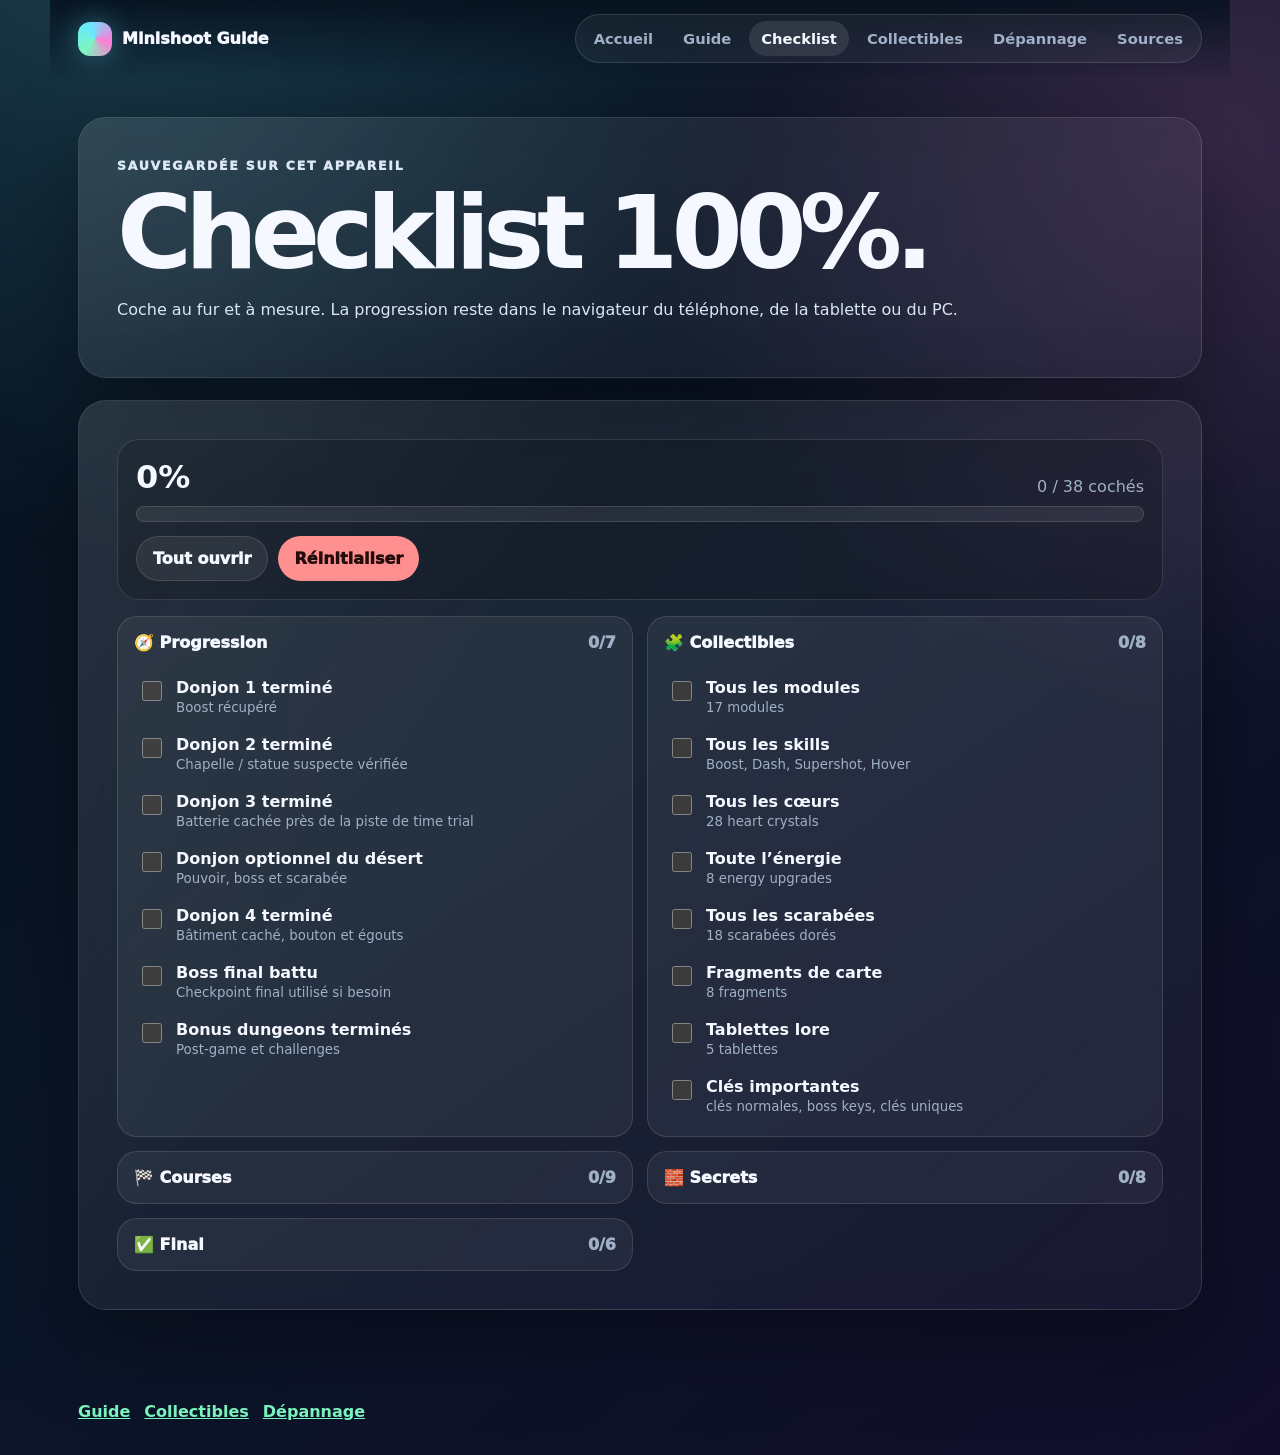
==== checklist.html @ a45169d6 "site: remplacer les liens markdown par des pages html" ====
<!doctype html>
<html lang="fr">
<head>
  <meta charset="utf-8">
  <meta name="viewport" content="width=device-width, initial-scale=1, viewport-fit=cover">
  <meta name="theme-color" content="#07121f">
  <title>Checklist 100% — Minishoot Guide FR</title>
  <link rel="stylesheet" href="assets/site.css">
</head>
<body>
  <div class="page-glow" aria-hidden="true"></div>
  <header class="site-header">
    <a class="logo" href="index.html"><span></span>Minishoot Guide</a>
    <button class="menu-button" type="button" aria-label="Menu" aria-expanded="false">☰</button>
    <nav class="site-nav">
      <a href="index.html">Accueil</a><a href="guide.html">Guide</a><a class="active" href="checklist.html">Checklist</a><a href="collectibles.html">Collectibles</a><a href="depannage.html">Dépannage</a><a href="sources.html">Sources</a>
    </nav>
  </header>
  <main>
    <section class="page-hero reveal">
      <p class="tag">Sauvegardée sur cet appareil</p>
      <h1>Checklist 100%.</h1>
      <p>Coche au fur et à mesure. La progression reste dans le navigateur du téléphone, de la tablette ou du PC.</p>
    </section>

    <section class="section reveal">
      <div class="progress-panel">
        <div><strong id="progressText">0%</strong><span id="progressCount">0 / 0 cochés</span></div>
        <div class="progress"><span id="progressBar"></span></div>
        <div class="actions"><button id="expandAll" type="button">Tout ouvrir</button><button id="resetChecklist" class="danger" type="button">Réinitialiser</button></div>
      </div>
      <div id="checklistRoot" class="checklist-grid"></div>
    </section>
  </main>
  <footer class="site-footer"><a href="guide.html">Guide</a><a href="collectibles.html">Collectibles</a><a href="depannage.html">Dépannage</a></footer>
  <script src="assets/site.js" defer></script>
</body>
</html>
---- assets/site.css ----
:root{
  color-scheme:dark;
  --bg:#07121f;--bg2:#0e2237;--panel:rgba(12,27,46,.78);--panel2:rgba(19,43,70,.9);
  --text:#f5f8ff;--muted:#9fb0c7;--line:rgba(255,255,255,.12);--blue:#67e8ff;--mint:#7cf6bf;--gold:#ffd166;--pink:#ff7bd5;--red:#ff8e8e;
  --shadow:0 28px 90px rgba(0,0,0,.38);--r:28px;--rs:18px
}
*{box-sizing:border-box}html{scroll-behavior:smooth}body{margin:0;min-height:100vh;font-family:Inter,ui-sans-serif,system-ui,-apple-system,BlinkMacSystemFont,"Segoe UI",sans-serif;background:radial-gradient(circle at 10% -10%,rgba(103,232,255,.22),transparent 35%),radial-gradient(circle at 95% 10%,rgba(255,123,213,.18),transparent 32%),linear-gradient(140deg,var(--bg),#0a1628 48%,#120e2a);color:var(--text);overflow-x:hidden}a{color:inherit}button,input{font:inherit}.page-glow{position:fixed;inset:0;pointer-events:none;background-image:linear-gradient(rgba(255,255,255,.035) 1px,transparent 1px),linear-gradient(90deg,rgba(255,255,255,.035) 1px,transparent 1px);background-size:42px 42px;mask-image:radial-gradient(circle at center,#000,transparent 82%);opacity:.7}.site-header{position:sticky;top:0;z-index:20;max-width:1180px;margin:auto;padding:14px clamp(16px,3vw,28px);display:flex;align-items:center;justify-content:space-between;gap:14px;backdrop-filter:blur(18px)}.site-header:before{content:"";position:fixed;inset:0 0 auto;height:78px;background:linear-gradient(#07121fee,#07121f00);z-index:-1}.logo{display:flex;align-items:center;gap:10px;text-decoration:none;font-weight:950}.logo span{width:34px;height:34px;border-radius:12px;background:conic-gradient(from 220deg,var(--mint),var(--blue),var(--pink),var(--mint));box-shadow:0 0 28px rgba(103,232,255,.35)}.site-nav{display:flex;gap:6px;padding:6px;border:1px solid var(--line);border-radius:999px;background:rgba(255,255,255,.055)}.site-nav a{text-decoration:none;color:var(--muted);font-weight:850;font-size:.92rem;padding:9px 12px;border-radius:999px}.site-nav a:hover,.site-nav a.active{color:var(--text);background:rgba(255,255,255,.1)}.menu-button{display:none;border:1px solid var(--line);background:rgba(255,255,255,.08);color:var(--text);border-radius:14px;width:44px;height:44px}main{max-width:1180px;margin:auto;padding:18px clamp(16px,3vw,28px) 70px}.hero-shell,.section,.page-hero{position:relative;border:1px solid var(--line);border-radius:var(--r);background:linear-gradient(145deg,rgba(255,255,255,.085),rgba(255,255,255,.035));box-shadow:var(--shadow);backdrop-filter:blur(18px);overflow:hidden}.hero-shell:after,.section:after,.page-hero:after{content:"";position:absolute;inset:0;background:linear-gradient(120deg,rgba(255,255,255,.13),transparent 34%);pointer-events:none;opacity:.32}.hero-shell{min-height:min(720px,calc(100vh - 112px));display:grid;grid-template-columns:1.05fr .78fr;align-items:center;gap:36px;padding:clamp(24px,5vw,56px)}.page-hero,.section{padding:clamp(22px,4vw,38px);margin:22px 0}.tag{margin:0 0 10px;color:var(--mint);text-transform:uppercase;letter-spacing:.14em;font-weight:950;font-size:.78rem}h1,h2,h3,p{margin-top:0}h1{font-size:clamp(2.6rem,8vw,6.5rem);line-height:.9;letter-spacing:-.07em;margin-bottom:18px}h2{font-size:clamp(1.55rem,4vw,3rem);line-height:1;letter-spacing:-.045em}h3{margin-bottom:8px}.hero-text,.page-hero p,.section p{color:#dbe7f6;line-height:1.65}.hero-text{font-size:clamp(1.05rem,2.2vw,1.34rem);max-width:690px}.hero-actions,.actions{display:flex;flex-wrap:wrap;gap:10px}.button,button{display:inline-flex;align-items:center;justify-content:center;gap:8px;border:1px solid var(--line);border-radius:999px;padding:12px 16px;text-decoration:none;background:rgba(255,255,255,.075);color:var(--text);font-weight:950;cursor:pointer;transition:.2s ease}.button:hover,button:hover,.tile:hover{transform:translateY(-3px);border-color:rgba(103,232,255,.52)}.button.primary{background:linear-gradient(135deg,var(--mint),var(--blue));color:#06121f;border:0}.button.ghost{color:var(--mint)}button.danger{color:#210909;background:var(--red);border:0}.cockpit-card{display:grid;gap:16px;justify-items:center}.scanner{position:relative;width:min(72vw,360px);aspect-ratio:1;border-radius:34px;border:1px solid rgba(103,232,255,.24);background:radial-gradient(circle,transparent 0 28%,rgba(103,232,255,.08) 29% 30%,transparent 31% 56%,rgba(103,232,255,.08) 57% 58%,transparent 59%),linear-gradient(145deg,rgba(103,232,255,.12),rgba(255,123,213,.08));box-shadow:inset 0 0 58px rgba(103,232,255,.12),0 0 80px rgba(103,232,255,.12);animation:float 4s ease-in-out infinite}.scanner:before{content:"";position:absolute;inset:10%;border-radius:50%;border:1px dashed rgba(255,255,255,.16)}.scanner i{position:absolute;width:12px;height:12px;border-radius:50%;background:var(--gold);box-shadow:0 0 20px var(--gold)}.scanner i:nth-child(1){left:24%;top:30%}.scanner i:nth-child(2){right:21%;top:52%;background:var(--pink);box-shadow:0 0 20px var(--pink)}.scanner i:nth-child(3){left:52%;bottom:18%;background:var(--mint);box-shadow:0 0 20px var(--mint)}.scanner b{position:absolute;left:50%;top:50%;translate:-50% -50%;font-size:3.2rem;color:var(--gold);filter:drop-shadow(0 0 18px rgba(255,209,102,.8))}.mission-card{width:min(100%,360px);border:1px solid var(--line);border-radius:22px;padding:18px;background:rgba(0,0,0,.22)}.mission-card span,.mission-card small{color:var(--muted)}.mission-card strong{display:block;font-size:1.35rem;margin:5px 0}.metric-strip{display:grid;grid-template-columns:repeat(6,1fr);gap:12px;margin:22px 0}.metric-strip article,.tile,.route-list article,.collection-grid article,.problem-grid article,.source-ranks article,.method-list article{border:1px solid var(--line);border-radius:var(--rs);background:rgba(255,255,255,.06)}.metric-strip article{text-align:center;padding:18px}.metric-strip strong{display:block;font-size:2.55rem;color:var(--blue);line-height:1}.metric-strip span{color:var(--muted);font-weight:800}.section-title{margin-bottom:20px}.tile-grid{display:grid;grid-template-columns:repeat(4,1fr);gap:14px}.tile{min-height:170px;padding:20px;text-decoration:none;transition:.2s ease}.tile.large{grid-column:span 2}.tile.accent{background:linear-gradient(145deg,rgba(124,246,191,.16),rgba(103,232,255,.08))}.tile span,.collection-grid article>span{font-size:2.2rem}.tile p{margin-bottom:0;color:var(--muted)}.split{display:grid;grid-template-columns:.9fr 1.1fr;gap:24px;align-items:center}.method-list,.link-stack{display:grid;gap:10px}.method-list article{display:grid;grid-template-columns:42px 1fr;gap:12px;align-items:center;padding:13px}.method-list b,.route-list b,.source-ranks b{display:grid;place-items:center;width:42px;height:42px;border-radius:14px;background:linear-gradient(135deg,var(--gold),var(--mint));color:#06121f}.route-list{display:grid;gap:14px}.route-list article{display:grid;grid-template-columns:54px 1fr;gap:16px;padding:18px}.route-list p{margin:0;color:var(--muted)}.progress-panel{border:1px solid var(--line);border-radius:22px;padding:18px;background:rgba(0,0,0,.18);margin-bottom:16px}.progress-panel>div:first-child{display:flex;justify-content:space-between;gap:12px;align-items:end;margin-bottom:10px}.progress-panel strong{font-size:2rem}.progress-panel span{color:var(--muted)}.progress{height:16px;border-radius:999px;background:rgba(255,255,255,.08);overflow:hidden;border:1px solid var(--line);margin-bottom:14px}.progress span{display:block;height:100%;width:0;background:linear-gradient(90deg,var(--mint),var(--blue),var(--pink));transition:width .25s ease}.checklist-grid{display:grid;grid-template-columns:repeat(2,1fr);gap:14px}.check-group{border:1px solid var(--line);border-radius:20px;background:rgba(255,255,255,.055);overflow:hidden}.check-group summary{display:flex;justify-content:space-between;gap:10px;padding:16px;cursor:pointer;font-weight:950}.check-group summary::-webkit-details-marker{display:none}.group-count{color:var(--muted)}.check-list{padding:0 10px 12px}.check-item{display:grid;grid-template-columns:28px 1fr;gap:10px;padding:10px;border-radius:14px}.check-item:hover{background:rgba(255,255,255,.055)}.check-item input{width:20px;height:20px;accent-color:var(--mint)}.check-item small{display:block;color:var(--muted);margin-top:3px}.check-item.done span{color:var(--muted);text-decoration:line-through}.collection-grid,.problem-grid,.source-ranks{display:grid;grid-template-columns:repeat(2,1fr);gap:14px}.collection-grid article,.problem-grid article,.source-ranks article{padding:20px}.collection-grid a,.problem-grid a,.source-ranks a,.link-stack a{color:var(--mint);font-weight:950}.filter-list{display:flex;flex-wrap:wrap;gap:10px;margin:14px 0 20px}.filter-list b{border:1px solid var(--line);border-radius:999px;padding:10px 12px;background:rgba(255,255,255,.07)}.search-box{display:grid;gap:8px}.search-box label{color:var(--muted);font-weight:950}.search-box input{width:100%;border:1px solid var(--line);border-radius:18px;padding:15px 16px;background:rgba(0,0,0,.22);color:var(--text);outline:none}.results{display:grid;gap:10px;margin-top:14px}.result{display:block;padding:14px;border:1px solid var(--line);border-radius:16px;background:rgba(255,255,255,.055);text-decoration:none}.result span{color:var(--muted)}.rank-one{grid-column:span 2;background:linear-gradient(145deg,rgba(124,246,191,.16),rgba(103,232,255,.08))!important}.site-footer{max-width:1180px;margin:auto;padding:0 clamp(16px,3vw,28px) 34px;display:flex;flex-wrap:wrap;gap:14px;color:var(--muted)}.site-footer a{color:var(--mint);font-weight:850}.reveal{opacity:0;transform:translateY(16px);transition:.55s ease}.reveal.visible{opacity:1;transform:none}@keyframes float{50%{transform:translateY(-10px) rotate(1deg)}}@media(max-width:960px){.hero-shell{grid-template-columns:1fr}.metric-strip{grid-template-columns:repeat(3,1fr)}.tile-grid{grid-template-columns:repeat(2,1fr)}.split,.collection-grid,.problem-grid,.source-ranks{grid-template-columns:1fr}.rank-one{grid-column:auto}.checklist-grid{grid-template-columns:1fr}}@media(max-width:720px){.menu-button{display:block}.site-nav{display:none;position:absolute;top:66px;left:16px;right:16px;flex-direction:column;align-items:stretch;border-radius:22px;background:rgba(8,18,33,.97);box-shadow:var(--shadow)}.site-nav.open{display:flex}.site-nav a{text-align:center}.hero-shell,.page-hero,.section{border-radius:22px}.metric-strip{grid-template-columns:repeat(2,1fr)}.tile-grid{grid-template-columns:1fr}.tile.large{grid-column:auto}.route-list article{grid-template-columns:1fr}h1{font-size:clamp(2.55rem,14vw,4.6rem)}}@media(prefers-reduced-motion:reduce){*,*:before,*:after{animation:none!important;transition:none!important;scroll-behavior:auto!important}.reveal{opacity:1;transform:none}}
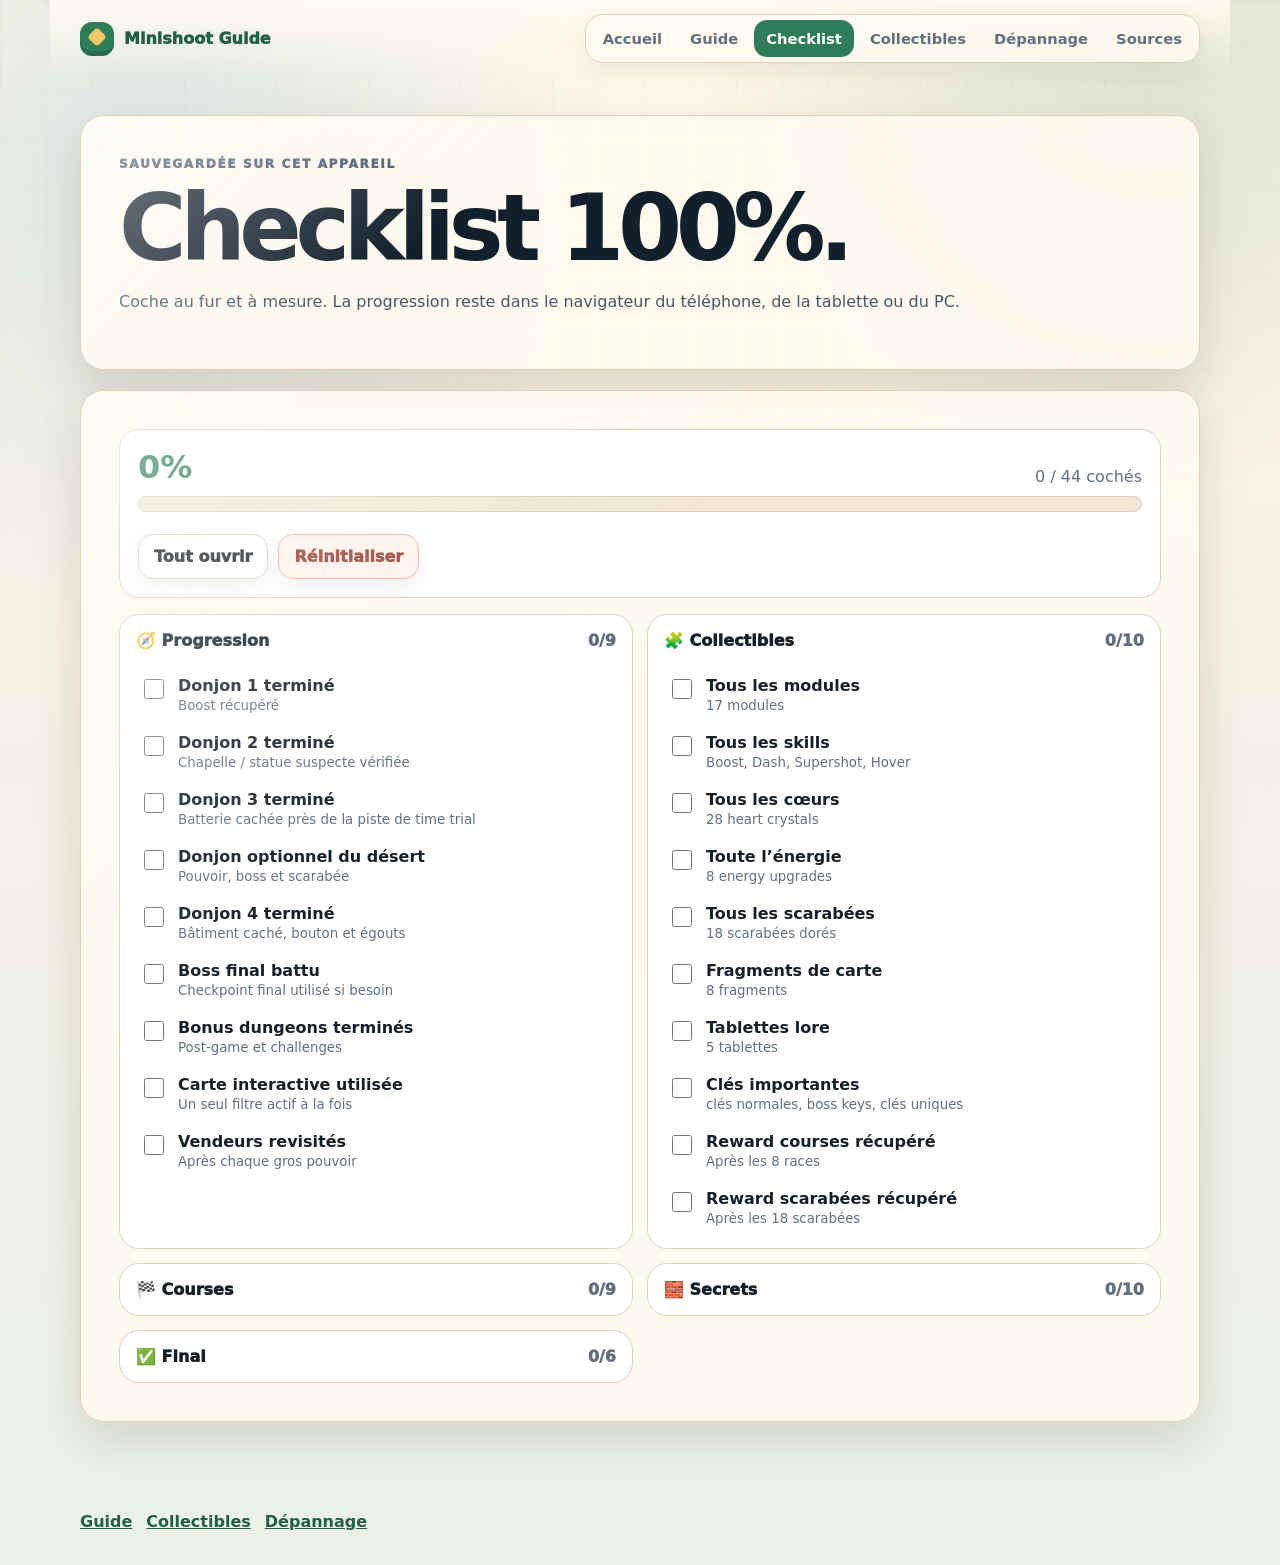
==== commit f69e8957: "Expand guide website content" ====
--- a/checklist.html
+++ b/checklist.html
@@ -6,6 +6,7 @@
   <meta name="theme-color" content="#07121f">
   <title>Checklist 100% — Minishoot Guide FR</title>
   <link rel="stylesheet" href="assets/site.css">
+  <link rel="stylesheet" href="assets/site-extra.css">
 </head>
 <body>
   <div class="page-glow" aria-hidden="true"></div>
--- a/assets/site.css
+++ b/assets/site.css
@@ -1,7 +1 @@
-:root{
-  color-scheme:dark;
-  --bg:#07121f;--bg2:#0e2237;--panel:rgba(12,27,46,.78);--panel2:rgba(19,43,70,.9);
-  --text:#f5f8ff;--muted:#9fb0c7;--line:rgba(255,255,255,.12);--blue:#67e8ff;--mint:#7cf6bf;--gold:#ffd166;--pink:#ff7bd5;--red:#ff8e8e;
-  --shadow:0 28px 90px rgba(0,0,0,.38);--r:28px;--rs:18px
-}
-*{box-sizing:border-box}html{scroll-behavior:smooth}body{margin:0;min-height:100vh;font-family:Inter,ui-sans-serif,system-ui,-apple-system,BlinkMacSystemFont,"Segoe UI",sans-serif;background:radial-gradient(circle at 10% -10%,rgba(103,232,255,.22),transparent 35%),radial-gradient(circle at 95% 10%,rgba(255,123,213,.18),transparent 32%),linear-gradient(140deg,var(--bg),#0a1628 48%,#120e2a);color:var(--text);overflow-x:hidden}a{color:inherit}button,input{font:inherit}.page-glow{position:fixed;inset:0;pointer-events:none;background-image:linear-gradient(rgba(255,255,255,.035) 1px,transparent 1px),linear-gradient(90deg,rgba(255,255,255,.035) 1px,transparent 1px);background-size:42px 42px;mask-image:radial-gradient(circle at center,#000,transparent 82%);opacity:.7}.site-header{position:sticky;top:0;z-index:20;max-width:1180px;margin:auto;padding:14px clamp(16px,3vw,28px);display:flex;align-items:center;justify-content:space-between;gap:14px;backdrop-filter:blur(18px)}.site-header:before{content:"";position:fixed;inset:0 0 auto;height:78px;background:linear-gradient(#07121fee,#07121f00);z-index:-1}.logo{display:flex;align-items:center;gap:10px;text-decoration:none;font-weight:950}.logo span{width:34px;height:34px;border-radius:12px;background:conic-gradient(from 220deg,var(--mint),var(--blue),var(--pink),var(--mint));box-shadow:0 0 28px rgba(103,232,255,.35)}.site-nav{display:flex;gap:6px;padding:6px;border:1px solid var(--line);border-radius:999px;background:rgba(255,255,255,.055)}.site-nav a{text-decoration:none;color:var(--muted);font-weight:850;font-size:.92rem;padding:9px 12px;border-radius:999px}.site-nav a:hover,.site-nav a.active{color:var(--text);background:rgba(255,255,255,.1)}.menu-button{display:none;border:1px solid var(--line);background:rgba(255,255,255,.08);color:var(--text);border-radius:14px;width:44px;height:44px}main{max-width:1180px;margin:auto;padding:18px clamp(16px,3vw,28px) 70px}.hero-shell,.section,.page-hero{position:relative;border:1px solid var(--line);border-radius:var(--r);background:linear-gradient(145deg,rgba(255,255,255,.085),rgba(255,255,255,.035));box-shadow:var(--shadow);backdrop-filter:blur(18px);overflow:hidden}.hero-shell:after,.section:after,.page-hero:after{content:"";position:absolute;inset:0;background:linear-gradient(120deg,rgba(255,255,255,.13),transparent 34%);pointer-events:none;opacity:.32}.hero-shell{min-height:min(720px,calc(100vh - 112px));display:grid;grid-template-columns:1.05fr .78fr;align-items:center;gap:36px;padding:clamp(24px,5vw,56px)}.page-hero,.section{padding:clamp(22px,4vw,38px);margin:22px 0}.tag{margin:0 0 10px;color:var(--mint);text-transform:uppercase;letter-spacing:.14em;font-weight:950;font-size:.78rem}h1,h2,h3,p{margin-top:0}h1{font-size:clamp(2.6rem,8vw,6.5rem);line-height:.9;letter-spacing:-.07em;margin-bottom:18px}h2{font-size:clamp(1.55rem,4vw,3rem);line-height:1;letter-spacing:-.045em}h3{margin-bottom:8px}.hero-text,.page-hero p,.section p{color:#dbe7f6;line-height:1.65}.hero-text{font-size:clamp(1.05rem,2.2vw,1.34rem);max-width:690px}.hero-actions,.actions{display:flex;flex-wrap:wrap;gap:10px}.button,button{display:inline-flex;align-items:center;justify-content:center;gap:8px;border:1px solid var(--line);border-radius:999px;padding:12px 16px;text-decoration:none;background:rgba(255,255,255,.075);color:var(--text);font-weight:950;cursor:pointer;transition:.2s ease}.button:hover,button:hover,.tile:hover{transform:translateY(-3px);border-color:rgba(103,232,255,.52)}.button.primary{background:linear-gradient(135deg,var(--mint),var(--blue));color:#06121f;border:0}.button.ghost{color:var(--mint)}button.danger{color:#210909;background:var(--red);border:0}.cockpit-card{display:grid;gap:16px;justify-items:center}.scanner{position:relative;width:min(72vw,360px);aspect-ratio:1;border-radius:34px;border:1px solid rgba(103,232,255,.24);background:radial-gradient(circle,transparent 0 28%,rgba(103,232,255,.08) 29% 30%,transparent 31% 56%,rgba(103,232,255,.08) 57% 58%,transparent 59%),linear-gradient(145deg,rgba(103,232,255,.12),rgba(255,123,213,.08));box-shadow:inset 0 0 58px rgba(103,232,255,.12),0 0 80px rgba(103,232,255,.12);animation:float 4s ease-in-out infinite}.scanner:before{content:"";position:absolute;inset:10%;border-radius:50%;border:1px dashed rgba(255,255,255,.16)}.scanner i{position:absolute;width:12px;height:12px;border-radius:50%;background:var(--gold);box-shadow:0 0 20px var(--gold)}.scanner i:nth-child(1){left:24%;top:30%}.scanner i:nth-child(2){right:21%;top:52%;background:var(--pink);box-shadow:0 0 20px var(--pink)}.scanner i:nth-child(3){left:52%;bottom:18%;background:var(--mint);box-shadow:0 0 20px var(--mint)}.scanner b{position:absolute;left:50%;top:50%;translate:-50% -50%;font-size:3.2rem;color:var(--gold);filter:drop-shadow(0 0 18px rgba(255,209,102,.8))}.mission-card{width:min(100%,360px);border:1px solid var(--line);border-radius:22px;padding:18px;background:rgba(0,0,0,.22)}.mission-card span,.mission-card small{color:var(--muted)}.mission-card strong{display:block;font-size:1.35rem;margin:5px 0}.metric-strip{display:grid;grid-template-columns:repeat(6,1fr);gap:12px;margin:22px 0}.metric-strip article,.tile,.route-list article,.collection-grid article,.problem-grid article,.source-ranks article,.method-list article{border:1px solid var(--line);border-radius:var(--rs);background:rgba(255,255,255,.06)}.metric-strip article{text-align:center;padding:18px}.metric-strip strong{display:block;font-size:2.55rem;color:var(--blue);line-height:1}.metric-strip span{color:var(--muted);font-weight:800}.section-title{margin-bottom:20px}.tile-grid{display:grid;grid-template-columns:repeat(4,1fr);gap:14px}.tile{min-height:170px;padding:20px;text-decoration:none;transition:.2s ease}.tile.large{grid-column:span 2}.tile.accent{background:linear-gradient(145deg,rgba(124,246,191,.16),rgba(103,232,255,.08))}.tile span,.collection-grid article>span{font-size:2.2rem}.tile p{margin-bottom:0;color:var(--muted)}.split{display:grid;grid-template-columns:.9fr 1.1fr;gap:24px;align-items:center}.method-list,.link-stack{display:grid;gap:10px}.method-list article{display:grid;grid-template-columns:42px 1fr;gap:12px;align-items:center;padding:13px}.method-list b,.route-list b,.source-ranks b{display:grid;place-items:center;width:42px;height:42px;border-radius:14px;background:linear-gradient(135deg,var(--gold),var(--mint));color:#06121f}.route-list{display:grid;gap:14px}.route-list article{display:grid;grid-template-columns:54px 1fr;gap:16px;padding:18px}.route-list p{margin:0;color:var(--muted)}.progress-panel{border:1px solid var(--line);border-radius:22px;padding:18px;background:rgba(0,0,0,.18);margin-bottom:16px}.progress-panel>div:first-child{display:flex;justify-content:space-between;gap:12px;align-items:end;margin-bottom:10px}.progress-panel strong{font-size:2rem}.progress-panel span{color:var(--muted)}.progress{height:16px;border-radius:999px;background:rgba(255,255,255,.08);overflow:hidden;border:1px solid var(--line);margin-bottom:14px}.progress span{display:block;height:100%;width:0;background:linear-gradient(90deg,var(--mint),var(--blue),var(--pink));transition:width .25s ease}.checklist-grid{display:grid;grid-template-columns:repeat(2,1fr);gap:14px}.check-group{border:1px solid var(--line);border-radius:20px;background:rgba(255,255,255,.055);overflow:hidden}.check-group summary{display:flex;justify-content:space-between;gap:10px;padding:16px;cursor:pointer;font-weight:950}.check-group summary::-webkit-details-marker{display:none}.group-count{color:var(--muted)}.check-list{padding:0 10px 12px}.check-item{display:grid;grid-template-columns:28px 1fr;gap:10px;padding:10px;border-radius:14px}.check-item:hover{background:rgba(255,255,255,.055)}.check-item input{width:20px;height:20px;accent-color:var(--mint)}.check-item small{display:block;color:var(--muted);margin-top:3px}.check-item.done span{color:var(--muted);text-decoration:line-through}.collection-grid,.problem-grid,.source-ranks{display:grid;grid-template-columns:repeat(2,1fr);gap:14px}.collection-grid article,.problem-grid article,.source-ranks article{padding:20px}.collection-grid a,.problem-grid a,.source-ranks a,.link-stack a{color:var(--mint);font-weight:950}.filter-list{display:flex;flex-wrap:wrap;gap:10px;margin:14px 0 20px}.filter-list b{border:1px solid var(--line);border-radius:999px;padding:10px 12px;background:rgba(255,255,255,.07)}.search-box{display:grid;gap:8px}.search-box label{color:var(--muted);font-weight:950}.search-box input{width:100%;border:1px solid var(--line);border-radius:18px;padding:15px 16px;background:rgba(0,0,0,.22);color:var(--text);outline:none}.results{display:grid;gap:10px;margin-top:14px}.result{display:block;padding:14px;border:1px solid var(--line);border-radius:16px;background:rgba(255,255,255,.055);text-decoration:none}.result span{color:var(--muted)}.rank-one{grid-column:span 2;background:linear-gradient(145deg,rgba(124,246,191,.16),rgba(103,232,255,.08))!important}.site-footer{max-width:1180px;margin:auto;padding:0 clamp(16px,3vw,28px) 34px;display:flex;flex-wrap:wrap;gap:14px;color:var(--muted)}.site-footer a{color:var(--mint);font-weight:850}.reveal{opacity:0;transform:translateY(16px);transition:.55s ease}.reveal.visible{opacity:1;transform:none}@keyframes float{50%{transform:translateY(-10px) rotate(1deg)}}@media(max-width:960px){.hero-shell{grid-template-columns:1fr}.metric-strip{grid-template-columns:repeat(3,1fr)}.tile-grid{grid-template-columns:repeat(2,1fr)}.split,.collection-grid,.problem-grid,.source-ranks{grid-template-columns:1fr}.rank-one{grid-column:auto}.checklist-grid{grid-template-columns:1fr}}@media(max-width:720px){.menu-button{display:block}.site-nav{display:none;position:absolute;top:66px;left:16px;right:16px;flex-direction:column;align-items:stretch;border-radius:22px;background:rgba(8,18,33,.97);box-shadow:var(--shadow)}.site-nav.open{display:flex}.site-nav a{text-align:center}.hero-shell,.page-hero,.section{border-radius:22px}.metric-strip{grid-template-columns:repeat(2,1fr)}.tile-grid{grid-template-columns:1fr}.tile.large{grid-column:auto}.route-list article{grid-template-columns:1fr}h1{font-size:clamp(2.55rem,14vw,4.6rem)}}@media(prefers-reduced-motion:reduce){*,*:before,*:after{animation:none!important;transition:none!important;scroll-behavior:auto!important}.reveal{opacity:1;transform:none}}
+:root{color-scheme:light;--bg:#f4efe4;--paper:#fffaf0;--paper2:#fff3d8;--ink:#15202b;--muted:#607082;--line:#dfd1b8;--forest:#2f7d57;--forest2:#235f46;--sky:#4a9fd8;--sand:#f3c66b;--coral:#ef7f62;--blue:#2d6ca3;--shadow:0 18px 45px rgba(63,47,24,.14);--r:24px;--rs:16px}*{box-sizing:border-box}html{scroll-behavior:smooth}body{margin:0;min-height:100vh;font-family:ui-sans-serif,system-ui,-apple-system,BlinkMacSystemFont,"Segoe UI",sans-serif;color:var(--ink);background:var(--bg);background-image:radial-gradient(circle at 12% 10%,rgba(74,159,216,.18),transparent 26%),radial-gradient(circle at 90% 2%,rgba(47,125,87,.16),transparent 24%),linear-gradient(180deg,#fff7e7 0,#f4efe4 48%,#e9f2e5 100%)}a{color:inherit}button,input{font:inherit}.page-glow{position:fixed;inset:0;pointer-events:none;background-image:linear-gradient(rgba(47,125,87,.08) 1px,transparent 1px),linear-gradient(90deg,rgba(47,125,87,.08) 1px,transparent 1px);background-size:46px 46px;mask-image:linear-gradient(#000,transparent 82%);opacity:.45}.site-header{position:sticky;top:0;z-index:50;display:flex;align-items:center;gap:16px;max-width:1180px;margin:0 auto;padding:14px clamp(16px,3vw,30px);backdrop-filter:blur(14px)}.site-header:before{content:"";position:fixed;inset:0 0 auto;height:78px;background:linear-gradient(180deg,rgba(255,250,240,.94),rgba(255,250,240,0));z-index:-1}.logo{display:flex;align-items:center;gap:10px;text-decoration:none;font-weight:950;color:var(--forest2)}.logo span{width:34px;height:34px;border-radius:12px;background:var(--forest);box-shadow:inset 0 -5px 0 rgba(0,0,0,.12);position:relative}.logo span:after{content:"";position:absolute;left:10px;top:8px;width:14px;height:14px;transform:rotate(45deg);border-radius:4px;background:var(--sand)}.site-nav{margin-left:auto;display:flex;gap:4px;padding:5px;border:1px solid var(--line);border-radius:18px;background:rgba(255,250,240,.78);box-shadow:0 8px 24px rgba(63,47,24,.08)}.site-nav a{text-decoration:none;color:var(--muted);font-weight:850;font-size:.92rem;padding:10px 12px;border-radius:13px}.site-nav a:hover,.site-nav a.active{color:white;background:var(--forest)}.menu-button{display:none;margin-left:auto;width:44px;height:44px;border:1px solid var(--line);border-radius:14px;background:var(--paper);color:var(--forest2)}main{max-width:1180px;margin:0 auto;padding:18px clamp(16px,3vw,30px) 70px}.hero-shell{display:grid;grid-template-columns:1fr .82fr;gap:18px;min-height:calc(100vh - 120px);align-items:stretch}.hero-content,.section,.page-hero{border:1px solid var(--line);background:rgba(255,250,240,.88);border-radius:var(--r);box-shadow:var(--shadow);position:relative;overflow:hidden}.hero-content{padding:clamp(28px,6vw,64px);display:flex;flex-direction:column;justify-content:center}.hero-content:after,.section:after,.page-hero:after{content:"";position:absolute;inset:0;border-radius:inherit;background:linear-gradient(135deg,rgba(255,255,255,.65),transparent 34%);pointer-events:none;opacity:.7}.tag{margin:0 0 12px;color:var(--forest);text-transform:uppercase;letter-spacing:.13em;font-weight:950;font-size:.76rem}h1,h2,h3,p{margin-top:0}h1{font-size:clamp(2.55rem,7.2vw,6.2rem);line-height:.92;letter-spacing:-.07em;margin-bottom:18px;color:#12202d}h2{font-size:clamp(1.65rem,3.7vw,3rem);line-height:1;letter-spacing:-.045em;margin-bottom:12px;color:#15202b}h3{margin-bottom:8px}.hero-text,.page-hero p,.section p{color:#475769;line-height:1.65}.hero-text{max-width:660px;font-size:clamp(1.05rem,2vw,1.28rem)}.hero-actions,.actions{display:flex;flex-wrap:wrap;gap:10px;margin-top:22px}.button,button{display:inline-flex;align-items:center;justify-content:center;border:1px solid var(--line);border-radius:15px;padding:12px 15px;background:white;color:var(--ink);text-decoration:none;font-weight:950;cursor:pointer;box-shadow:0 8px 20px rgba(63,47,24,.08);transition:.18s ease}.button:hover,button:hover{transform:translateY(-2px);border-color:var(--forest);box-shadow:0 14px 28px rgba(47,125,87,.14)}.button.primary{position:relative;overflow:hidden;background:var(--forest);color:white;border-color:var(--forest)}.button.primary:after{content:"";position:absolute;inset:-40% auto -40% -55%;width:45%;background:linear-gradient(90deg,transparent,rgba(255,255,255,.65),transparent);transform:skewX(-18deg);animation:buttonShine 3.2s ease-in-out infinite}.button.ghost{background:var(--paper2);color:var(--forest2)}button.danger{background:#fff1eb;color:#963d2f;border-color:#f2b09e}.game-showcase{padding:20px;display:grid;grid-template-rows:1fr auto;gap:14px;background:#fdf4dd;border:1px solid var(--line);border-radius:var(--r);box-shadow:var(--shadow);position:relative;overflow:hidden}.game-showcase:after{content:"";position:absolute;inset:0;border-radius:inherit;background:linear-gradient(135deg,rgba(255,255,255,.45),transparent 35%);pointer-events:none}.screenshot-stack{position:relative;min-height:390px;border:2px solid #d7c49f;border-radius:22px;overflow:hidden;background:#1b2b32;box-shadow:inset 0 0 0 8px rgba(255,250,240,.18)}.shot{position:absolute;inset:0;width:100%;height:100%;object-fit:cover;opacity:0;transform:scale(1.08);animation:imageCycle 12s infinite ease-in-out}.shot-a{animation-delay:0s}.shot-b{animation-delay:4s}.shot-c{animation-delay:8s}.screenshot-stack:before{content:"";position:absolute;inset:0;z-index:3;background:linear-gradient(180deg,rgba(0,0,0,.02),rgba(0,0,0,.32));pointer-events:none}.screenshot-stack:after{content:"";position:absolute;left:-40%;top:0;z-index:5;width:32%;height:100%;background:linear-gradient(90deg,transparent,rgba(255,255,255,.45),transparent);transform:skewX(-18deg);animation:screenShine 3.4s ease-in-out infinite}.player-ship{position:absolute;z-index:8;left:12%;top:72%;width:88px;height:62px;filter:drop-shadow(0 10px 14px rgba(0,0,0,.35));animation:shipTravel 6.5s ease-in-out infinite;transform-origin:center}.player-ship svg{width:100%;height:100%;display:block;filter:drop-shadow(0 8px 6px rgba(0,0,0,.25))}.player-ship i{position:absolute;left:-7px;top:26px;width:18px;height:10px;border-radius:50%;background:#bfffff;box-shadow:-10px 0 18px #6ef0f3,-20px 0 24px rgba(110,240,243,.65);animation:enginePulse .22s linear infinite}.bullet{position:absolute;z-index:7;width:28px;height:7px;border-radius:999px;background:#8ff5ff;box-shadow:0 0 12px #8ff5ff,0 0 20px rgba(143,245,255,.5);opacity:0}.bullet-1{animation:bulletOne 1.1s linear infinite}.bullet-2{animation:bulletTwo 1.1s linear infinite .18s}.bullet-3{animation:bulletThree 1.1s linear infinite .36s}.impact{position:absolute;z-index:7;width:30px;height:30px;border-radius:50%;opacity:0;background:radial-gradient(circle,#fff 0 12%,#8ff5ff 13% 35%,transparent 38%);filter:drop-shadow(0 0 10px #8ff5ff)}.impact-1{left:75%;top:43%;animation:impactPop 1.1s linear infinite .72s}.impact-2{left:69%;top:57%;animation:impactPop 1.1s linear infinite .94s}.enemy-sprite{position:absolute;z-index:7;width:58px;height:58px;display:grid;place-items:center;filter:drop-shadow(0 12px 12px rgba(0,0,0,.35));animation:enemyWobble 2.2s ease-in-out infinite}.enemy-sprite:before{content:"";position:absolute;inset:-9px;border-radius:50%;background:radial-gradient(circle,rgba(255,116,77,.28),transparent 62%);box-shadow:0 0 0 2px rgba(255,255,255,.55),0 0 22px rgba(255,99,69,.35);animation:targetPulse 1.25s ease-in-out infinite}.enemy-sprite img{position:relative;z-index:1;max-width:100%;max-height:100%;object-fit:contain;image-rendering:auto}.enemy-sprite i{position:absolute;inset:-11px;border-radius:50%;border:2px dashed rgba(255,139,78,.65);animation:spin 4s linear infinite}.enemy-1{right:18%;top:38%}.enemy-2{right:31%;bottom:25%;animation-delay:.6s}.map-picto{position:absolute;z-index:9;width:34px;height:34px;object-fit:contain;background:white;border:2px solid #fff;border-radius:12px;box-shadow:0 10px 18px rgba(0,0,0,.22);animation:pictoFloat 2.4s ease-in-out infinite}.picto-module{left:22%;top:25%}.picto-scarab{right:20%;bottom:17%;animation-delay:.4s}.picto-race{right:30%;top:18%;animation-delay:.8s}.mission-card{position:relative;z-index:1;border:1px solid var(--line);border-radius:20px;padding:17px;background:white}.mission-card span,.mission-card small{color:var(--muted)}.mission-card strong{display:block;font-size:1.35rem;margin:4px 0}.metric-strip{display:grid;grid-template-columns:repeat(6,1fr);gap:12px;margin:20px 0}.metric-strip article{background:white;border:1px solid var(--line);border-radius:18px;padding:16px;text-align:center;box-shadow:0 10px 24px rgba(63,47,24,.08)}.metric-strip strong{display:block;font-size:2.25rem;color:var(--forest);line-height:1}.metric-strip span{color:var(--muted);font-weight:850}.section,.page-hero{padding:clamp(22px,4vw,38px);margin:20px 0}.section-title{margin-bottom:18px}.tile-grid{display:grid;grid-template-columns:repeat(4,1fr);gap:14px}.tile{min-height:168px;background:white;border:1px solid var(--line);border-radius:20px;padding:18px;text-decoration:none;box-shadow:0 10px 24px rgba(63,47,24,.07);transition:.18s ease}.tile:hover{transform:translateY(-6px) rotate(-.4deg);border-color:var(--forest)}.tile:hover .icon{animation:iconBounce .55s ease both}.tile.large{grid-column:span 2}.tile.accent{background:#e9f6ed;border-color:#b9dec5}.tile .icon,.collection-grid .icon{width:42px;height:42px;object-fit:contain;image-rendering:auto}.tile p{margin:0;color:var(--muted)}.split{display:grid;grid-template-columns:.9fr 1.1fr;gap:24px;align-items:center}.method-list,.link-stack{display:grid;gap:10px}.method-list article,.route-list article,.collection-grid article,.problem-grid article,.source-ranks article{background:white;border:1px solid var(--line);border-radius:18px;padding:18px}.method-list article{display:grid;grid-template-columns:44px 1fr;gap:12px;align-items:center}.method-list b,.route-list b,.source-ranks b{display:grid;place-items:center;width:44px;height:44px;border-radius:14px;background:var(--sand);color:#2f2a19}.route-list{display:grid;gap:14px}.route-list article{display:grid;grid-template-columns:56px 1fr;gap:16px}.route-list p{margin:0;color:var(--muted)}.progress-panel{background:white;border:1px solid var(--line);border-radius:20px;padding:18px;margin-bottom:16px}.progress-panel>div:first-child{display:flex;justify-content:space-between;align-items:end;gap:12px;margin-bottom:10px}.progress-panel strong{font-size:2rem;color:var(--forest)}.progress-panel span{color:var(--muted)}.progress{height:16px;border:1px solid var(--line);border-radius:999px;background:#f1e7d4;overflow:hidden;margin-bottom:14px}.progress span{display:block;height:100%;width:0;background:linear-gradient(90deg,var(--forest),var(--sky));transition:width .25s ease}.checklist-grid{display:grid;grid-template-columns:repeat(2,1fr);gap:14px}.check-group{background:white;border:1px solid var(--line);border-radius:20px;overflow:hidden}.check-group summary{display:flex;justify-content:space-between;gap:10px;padding:16px;cursor:pointer;font-weight:950}.check-group summary::-webkit-details-marker{display:none}.group-count{color:var(--muted)}.check-list{padding:0 10px 12px}.check-item{display:grid;grid-template-columns:28px 1fr;gap:10px;padding:10px;border-radius:14px}.check-item:hover{background:#f6f0e4}.check-item input{width:20px;height:20px;accent-color:var(--forest)}.check-item small{display:block;color:var(--muted);margin-top:3px}.check-item.done span{text-decoration:line-through;color:var(--muted)}.collection-grid,.problem-grid,.source-ranks{display:grid;grid-template-columns:repeat(2,1fr);gap:14px}.collection-grid article a,.problem-grid article a,.source-ranks article a,.link-stack a{color:var(--forest2);font-weight:950}.filter-list{display:flex;flex-wrap:wrap;gap:10px;margin:14px 0 20px}.filter-list b{border:1px solid var(--line);border-radius:999px;padding:10px 12px;background:white}.search-box{display:grid;gap:8px}.search-box label{color:var(--muted);font-weight:950}.search-box input{width:100%;border:1px solid var(--line);border-radius:16px;padding:15px;background:white;color:var(--ink);outline:none}.search-box input:focus{border-color:var(--forest)}.results{display:grid;gap:10px;margin-top:14px}.result{display:block;background:white;border:1px solid var(--line);border-radius:16px;padding:14px;text-decoration:none}.result span{display:block;color:var(--muted);margin-top:3px}.rank-one{grid-column:span 2;background:#e9f6ed!important}.site-footer{max-width:1180px;margin:0 auto;padding:0 clamp(16px,3vw,30px) 34px;display:flex;flex-wrap:wrap;gap:14px;color:var(--muted)}.site-footer a{color:var(--forest2);font-weight:850}.reveal{opacity:0;transform:translateY(18px) scale(.985);transition:opacity .55s ease,transform .55s cubic-bezier(.2,.8,.2,1)}.reveal.visible{opacity:1;transform:none}.stagger>*{opacity:0;transform:translateY(16px);animation:staggerIn .62s cubic-bezier(.2,.8,.2,1) forwards}.stagger>*:nth-child(1){animation-delay:.05s}.stagger>*:nth-child(2){animation-delay:.12s}.stagger>*:nth-child(3){animation-delay:.19s}.stagger>*:nth-child(4){animation-delay:.26s}.stagger>*:nth-child(5){animation-delay:.33s}.stagger>*:nth-child(6){animation-delay:.40s}.stagger>*:nth-child(7){animation-delay:.47s}.stagger>*:nth-child(8){animation-delay:.54s}@keyframes imageCycle{0%,8%{opacity:0;transform:scale(1.08)}12%,30%{opacity:1;transform:scale(1)}38%,100%{opacity:0;transform:scale(1.03)}}@keyframes screenShine{0%,45%{left:-45%}100%{left:120%}}@keyframes shipTravel{0%,100%{left:10%;top:72%;transform:rotate(6deg) scale(1)}28%{left:42%;top:43%;transform:rotate(-10deg) scale(1.03)}62%{left:72%;top:55%;transform:rotate(8deg) scale(1)}}@keyframes bulletOne{0%{left:22%;top:68%;opacity:0}12%{opacity:1}70%{left:76%;top:44%;opacity:1}100%{left:84%;top:40%;opacity:0}}@keyframes bulletTwo{0%{left:23%;top:72%;opacity:0}12%{opacity:1}70%{left:70%;top:58%;opacity:1}100%{left:80%;top:63%;opacity:0}}@keyframes bulletThree{0%{left:20%;top:65%;opacity:0}12%{opacity:1}70%{left:66%;top:35%;opacity:1}100%{left:76%;top:31%;opacity:0}}@keyframes impactPop{0%,62%{opacity:0;transform:scale(.2)}72%{opacity:1;transform:scale(1.15)}100%{opacity:0;transform:scale(1.8)}}@keyframes enemyWobble{0%,100%{transform:translateY(0) rotate(0) scale(1)}50%{transform:translateY(-8px) rotate(6deg) scale(1.08)}}@keyframes targetPulse{0%,100%{transform:scale(.92);opacity:.8}50%{transform:scale(1.18);opacity:.35}}@keyframes spin{to{transform:rotate(360deg)}}@keyframes enginePulse{50%{transform:scaleX(1.5);opacity:.65}}@keyframes pictoFloat{0%,100%{transform:translateY(0) scale(1)}50%{transform:translateY(-8px) scale(1.08)}}@keyframes iconBounce{0%{transform:translateY(0) scale(1)}45%{transform:translateY(-8px) scale(1.08)}100%{transform:translateY(0) scale(1)}}@keyframes buttonShine{0%,55%{left:-55%}100%{left:120%}}@keyframes staggerIn{to{opacity:1;transform:none}}@media(max-width:980px){.hero-shell{grid-template-columns:1fr;min-height:auto}.metric-strip{grid-template-columns:repeat(3,1fr)}.tile-grid{grid-template-columns:repeat(2,1fr)}.split,.collection-grid,.problem-grid,.source-ranks{grid-template-columns:1fr}.rank-one{grid-column:auto}.checklist-grid{grid-template-columns:1fr}}@media(max-width:720px){.menu-button{display:block}.site-nav{display:none;position:absolute;top:66px;left:16px;right:16px;flex-direction:column;align-items:stretch;background:var(--paper);border-radius:20px}.site-nav.open{display:flex}.site-nav a{text-align:center}.hero-content,.game-showcase,.section,.page-hero{border-radius:20px}.screenshot-stack{min-height:260px}.player-ship{width:42px;height:30px}.enemy{width:34px;height:34px}.map-picto{width:28px;height:28px}.metric-strip{grid-template-columns:repeat(2,1fr)}.tile-grid{grid-template-columns:1fr}.tile.large{grid-column:auto}.route-list article{grid-template-columns:1fr}h1{font-size:clamp(2.35rem,13vw,4.4rem)}}@media(prefers-reduced-motion:reduce){*,*:before,*:after{animation:none!important;transition:none!important;scroll-behavior:auto!important}.reveal,.stagger>*{opacity:1;transform:none}}
--- a/assets/site-extra.css
+++ b/assets/site-extra.css
@@ -0,0 +1,22 @@
+.info-grid,.bullet-panels,.screenshot-gallery{display:grid;grid-template-columns:repeat(2,1fr);gap:14px}
+.screenshot-gallery{grid-template-columns:repeat(3,1fr)}
+.info-card,.bullet-card,.screenshot-card,.detail-card,.data-list article,.race-list article{background:white;border:1px solid var(--line);border-radius:18px;box-shadow:0 10px 24px rgba(63,47,24,.07);padding:18px}
+.info-card h3,.bullet-card h3,.screenshot-card figcaption{margin:0 0 8px}
+.info-card p,.bullet-card li,.screenshot-card figcaption,.detail-card li,.detail-card p,.data-list span,.race-list span{color:var(--muted)}
+.bullet-card ul{margin:0;padding-left:20px}
+.detail-grid{display:grid;grid-template-columns:repeat(2,1fr);gap:14px}
+.detail-card ul{margin:12px 0 0;padding-left:20px}
+.data-list,.race-list{display:grid;gap:10px}
+.data-list article{display:grid;grid-template-columns:190px 1fr;gap:14px;align-items:start}
+.data-list strong,.race-list b{color:var(--forest2)}
+.race-list article{display:grid;grid-template-columns:48px 1fr;gap:12px;align-items:center}
+.race-list b{display:grid;place-items:center;width:42px;height:42px;border-radius:14px;background:var(--sand);color:#2f2a19}
+.source-links a{background:white;border:1px solid var(--line);border-radius:16px;padding:14px;text-decoration:none}
+.screenshot-card{padding:0;overflow:hidden}
+.screenshot-card img{display:block;width:100%;aspect-ratio:16/9;object-fit:cover}
+.screenshot-card figcaption{padding:14px 16px 16px}
+.site-nav a,.button,.tile,.info-card a,.bullet-card a,.source-ranks a,.link-stack a{transition:transform .18s ease,border-color .18s ease,box-shadow .18s ease}
+@media (max-width: 980px){
+  .info-grid,.bullet-panels,.screenshot-gallery,.detail-grid{grid-template-columns:1fr}
+  .data-list article{grid-template-columns:1fr}
+}
